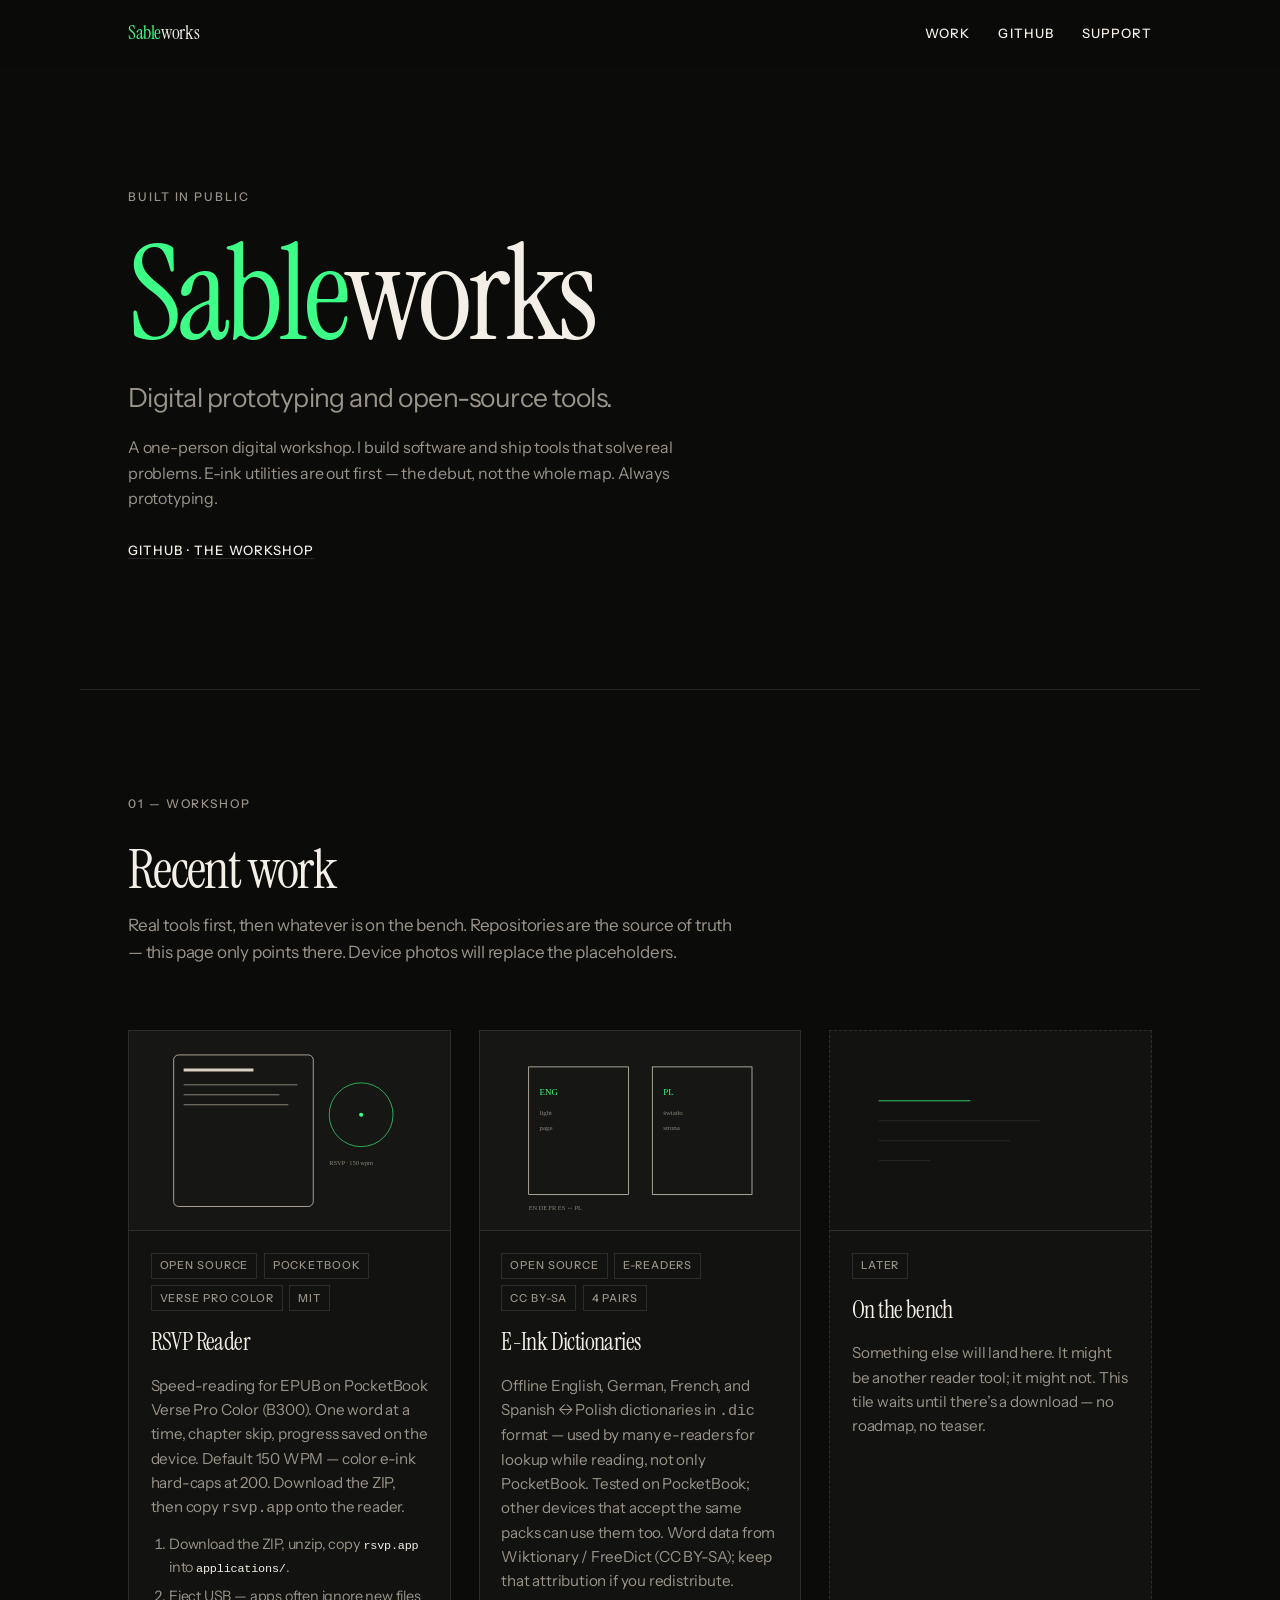
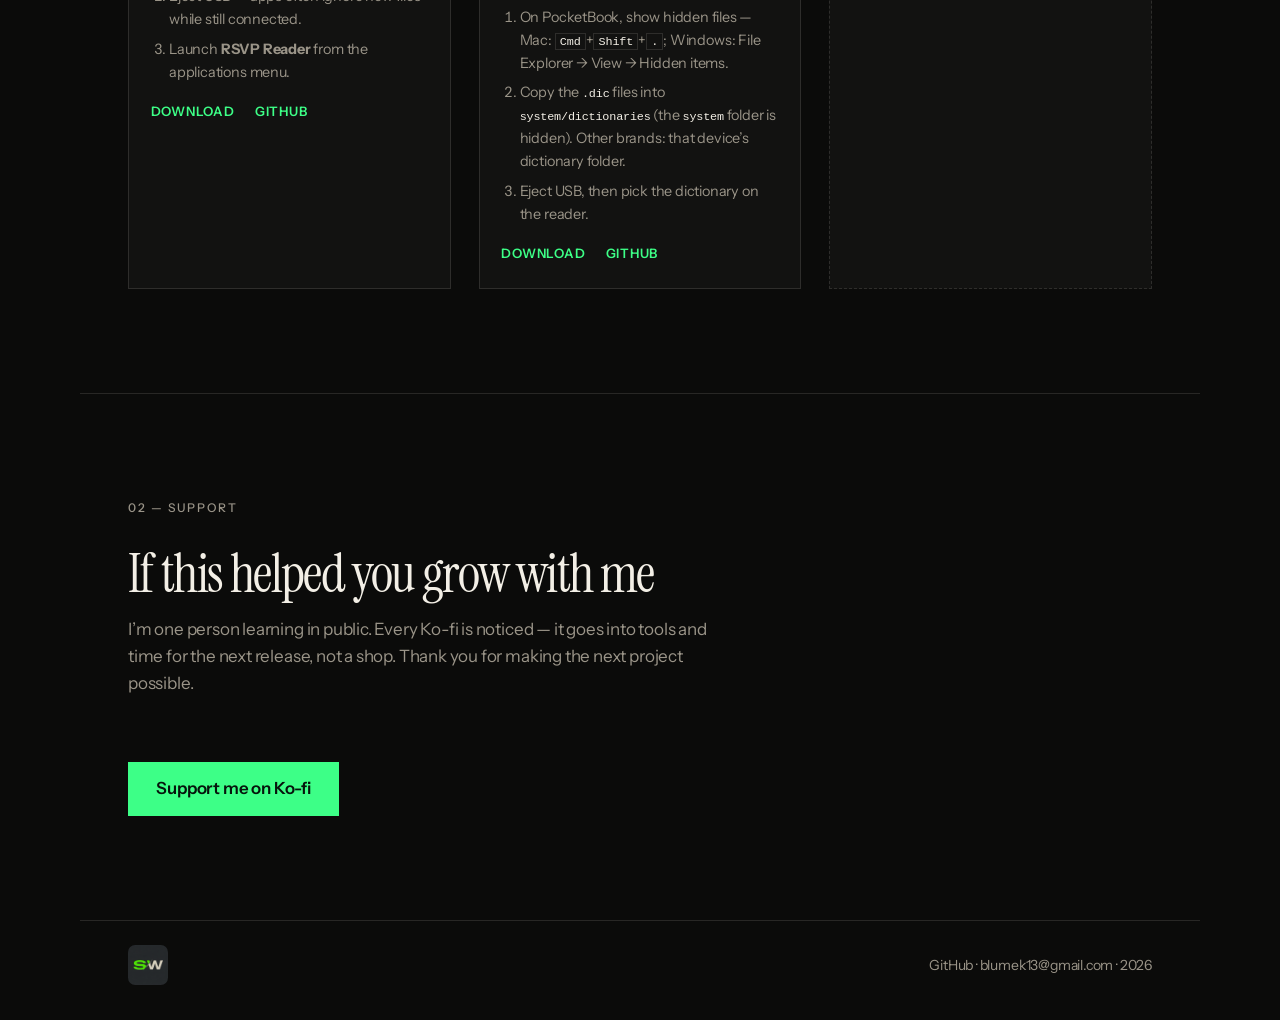
==== index.html @ aeba3484 "Describe dictionaries as a .dic pack for e-readers, not PocketBook only. PocketBook stays the tested" ====
<!DOCTYPE html>
<html lang="en">
  <head>
    <meta charset="UTF-8" />
    <meta name="viewport" content="width=device-width, initial-scale=1.0" />
    <title>Sableworks — a one-person software workshop</title>
    <meta
      name="description"
      content="Sableworks is a one-person workshop: open-source tools, shipped in public. First releases are PocketBook e-ink utilities. More is in progress."
    />
    <link rel="canonical" href="https://sableworks.github.io/" />
    <meta property="og:type" content="website" />
    <meta property="og:url" content="https://sableworks.github.io/" />
    <meta property="og:title" content="Sableworks — a one-person software workshop" />
    <meta
      property="og:description"
      content="Open-source tools, shipped in public. E-ink utilities first — not the whole map."
    />
    <meta property="og:locale" content="en_US" />
    <meta name="twitter:card" content="summary" />
    <meta name="twitter:title" content="Sableworks — a one-person software workshop" />
    <meta
      name="twitter:description"
      content="Open-source tools, shipped in public. E-ink utilities first — not the whole map."
    />
    <link rel="icon" href="favicon.svg" type="image/svg+xml" />
    <link rel="apple-touch-icon" href="mark.png" />
    <link rel="preconnect" href="https://fonts.googleapis.com" />
    <link rel="preconnect" href="https://fonts.gstatic.com" crossorigin />
    <link
      href="https://fonts.googleapis.com/css2?family=Instrument+Sans:ital,wght@0,400;0,500;0,600;1,400&family=Instrument+Serif:ital@0;1&display=swap"
      rel="stylesheet"
    />
    <link rel="stylesheet" href="style.css" />
  </head>
  <body>
    <a class="skip-link" href="#main">Skip to content</a>

    <header class="site-header" id="top">
      <nav class="nav" aria-label="Primary">
        <a class="nav-mark" href="#hero"><span class="accent">Sable</span><span class="nav-mark-suffix">works</span></a>
        <ul class="nav-links">
          <li><a href="#work">Work</a></li>
          <li>
            <a href="https://github.com/Sableworks" rel="noopener noreferrer">GitHub</a>
          </li>
          <li><a href="#support">Support</a></li>
        </ul>
      </nav>
    </header>

    <main id="main">
      <section class="hero" id="hero" aria-labelledby="hero-title">
        <p class="eyebrow">Built in public</p>
        <h1 id="hero-title" class="logo">
          <span class="accent">Sable</span>works
        </h1>
        <p class="hero-sub">Digital prototyping and open-source tools.</p>
        <p class="hero-lead">
          A one-person digital workshop. I build software and ship tools that
          solve real problems. E-ink utilities are out first — the debut, not
          the whole map. Always prototyping.
        </p>
        <p class="hero-actions">
          <a class="text-link" href="https://github.com/Sableworks" rel="noopener noreferrer">GitHub</a>
          <span aria-hidden="true"> · </span>
          <a class="text-link" href="#work">The workshop</a>
        </p>
      </section>

      <section class="section" id="work" aria-labelledby="work-title">
        <header class="section-header">
          <p class="eyebrow">01 — Workshop</p>
          <h2 id="work-title">Recent work</h2>
          <p class="section-lead">
            Real tools first, then whatever is on the bench. Repositories are
            the source of truth — this page only points there. Device photos
            will replace the placeholders.
          </p>
        </header>

        <div class="project-grid">
          <article class="project-card">
            <div class="project-media" aria-hidden="true">
              <svg viewBox="0 0 640 400" xmlns="http://www.w3.org/2000/svg">
                <rect width="640" height="400" fill="#161614" />
                <rect x="88" y="48" width="280" height="304" rx="10" fill="none" stroke="#d8d0c0" stroke-width="1.5" />
                <line x1="108" y1="78" x2="248" y2="78" stroke="#d8d0c0" stroke-width="6" />
                <line x1="108" y1="108" x2="336" y2="108" stroke="#8a8478" stroke-width="2" />
                <line x1="108" y1="128" x2="300" y2="128" stroke="#8a8478" stroke-width="2" />
                <line x1="108" y1="148" x2="318" y2="148" stroke="#8a8478" stroke-width="2" />
                <circle cx="464" cy="168" r="64" fill="none" stroke="#3dff87" stroke-width="1.25" />
                <circle cx="464" cy="168" r="4" fill="#3dff87" />
                <text x="400" y="268" fill="#8a8478" font-size="13" font-family="Georgia, serif">RSVP · 150 wpm</text>
              </svg>
            </div>
            <div class="project-body">
              <ul class="pills">
                <li>Open source</li>
                <li>PocketBook</li>
                <li>Verse Pro Color</li>
                <li>MIT</li>
              </ul>
              <h3>RSVP Reader</h3>
              <p>
                Speed-reading for EPUB on PocketBook Verse Pro Color (B300).
                One word at a time, chapter skip, progress saved on the device.
                Default 150 WPM — color e-ink hard-caps at 200. Download the
                ZIP, then copy <code>rsvp.app</code> onto the reader.
              </p>
              <ol class="install">
                <li>Download the ZIP, unzip, copy <code>rsvp.app</code> into <code>applications/</code>.</li>
                <li>Eject USB — apps often ignore new files while still connected.</li>
                <li>Launch <strong>RSVP Reader</strong> from the applications menu.</li>
              </ol>
              <p class="project-links">
                <a
                  class="project-link"
                  href="https://github.com/Sableworks/pocketbook-verse-pro-rsvp-reader/releases/latest"
                  rel="noopener noreferrer"
                >
                  Download
                </a>
                <a
                  class="project-link"
                  href="https://github.com/Sableworks/pocketbook-verse-pro-rsvp-reader"
                  rel="noopener noreferrer"
                >
                  GitHub
                </a>
              </p>
            </div>
          </article>

          <article class="project-card">
            <div class="project-media" aria-hidden="true">
              <svg viewBox="0 0 640 400" xmlns="http://www.w3.org/2000/svg">
                <rect width="640" height="400" fill="#161614" />
                <rect x="96" y="72" width="200" height="256" fill="none" stroke="#d8d0c0" stroke-width="1.5" />
                <rect x="344" y="72" width="200" height="256" fill="none" stroke="#d8d0c0" stroke-width="1.5" />
                <text x="118" y="128" fill="#3dff87" font-size="18" font-family="Georgia, serif">ENG</text>
                <text x="118" y="168" fill="#8a8478" font-size="14" font-family="Georgia, serif">light</text>
                <text x="118" y="198" fill="#8a8478" font-size="14" font-family="Georgia, serif">page</text>
                <text x="366" y="128" fill="#3dff87" font-size="18" font-family="Georgia, serif">PL</text>
                <text x="366" y="168" fill="#8a8478" font-size="14" font-family="Georgia, serif">światło</text>
                <text x="366" y="198" fill="#8a8478" font-size="14" font-family="Georgia, serif">strona</text>
                <text x="96" y="360" fill="#8a8478" font-size="13" font-family="Georgia, serif">EN DE FR ES ↔ PL</text>
              </svg>
            </div>
            <div class="project-body">
              <ul class="pills">
                <li>Open source</li>
                <li>E-readers</li>
                <li>CC BY-SA</li>
                <li>4 pairs</li>
              </ul>
              <h3>E-Ink Dictionaries</h3>
              <p>
                Offline English, German, French, and Spanish ↔ Polish
                dictionaries in <code>.dic</code> format — used by many
                e-readers for lookup while reading, not only PocketBook.
                Tested on PocketBook; other devices that accept the same packs
                can use them too. Word data from Wiktionary / FreeDict
                (CC BY-SA); keep that attribution if you redistribute.
              </p>
              <ol class="install">
                <li>
                  On PocketBook, show hidden files — Mac: <kbd>Cmd</kbd>+<kbd>Shift</kbd>+<kbd>.</kbd>;
                  Windows: File Explorer → View → Hidden items.
                </li>
                <li>Copy the <code>.dic</code> files into <code>system/dictionaries</code> (the <code>system</code> folder is hidden). Other brands: that device’s dictionary folder.</li>
                <li>Eject USB, then pick the dictionary on the reader.</li>
              </ol>
              <p class="project-links">
                <a
                  class="project-link"
                  href="https://sableworks.github.io/ebook-dictionaries/"
                  rel="noopener noreferrer"
                >
                  Download
                </a>
                <a
                  class="project-link"
                  href="https://github.com/Sableworks/ebook-dictionaries"
                  rel="noopener noreferrer"
                >
                  GitHub
                </a>
              </p>
            </div>
          </article>

          <article class="project-card project-card--soon">
            <div class="project-media" aria-hidden="true">
              <svg viewBox="0 0 640 400" xmlns="http://www.w3.org/2000/svg">
                <rect width="640" height="400" fill="#121211" />
                <line x1="96" y1="140" x2="280" y2="140" stroke="#3dff87" stroke-width="1.5" />
                <line x1="96" y1="180" x2="420" y2="180" stroke="#2c2c28" stroke-width="1.5" />
                <line x1="96" y1="220" x2="360" y2="220" stroke="#2c2c28" stroke-width="1.5" />
                <line x1="96" y1="260" x2="200" y2="260" stroke="#2c2c28" stroke-width="1.5" />
              </svg>
            </div>
            <div class="project-body">
              <ul class="pills">
                <li>Later</li>
              </ul>
              <h3>On the bench</h3>
              <p>
                Something else will land here. It might be another reader tool;
                it might not. This tile waits until there’s a download — no
                roadmap, no teaser.
              </p>
            </div>
          </article>
        </div>
      </section>

      <section class="section support" id="support" aria-labelledby="support-title">
        <header class="section-header">
          <p class="eyebrow">02 — Support</p>
          <h2 id="support-title">If this helped you grow with me</h2>
          <p class="section-lead">
            I’m one person learning in public. Every Ko-fi is noticed — it
            goes into tools and time for the next release, not a shop. Thank
            you for making the next project possible.
          </p>
        </header>

        <a
          class="kofi-btn"
          href="https://ko-fi.com/C3Q525T6Y5"
          target="_blank"
          rel="noopener noreferrer"
        >
          Support me on Ko-fi
        </a>
      </section>
    </main>

    <footer class="site-footer">
      <a class="footer-mark" href="#top">
        <img src="mark.png" width="40" height="40" alt="Sableworks" />
      </a>
      <p class="footer-meta">
        <a href="https://github.com/Sableworks" rel="noopener noreferrer">GitHub</a>
        <span aria-hidden="true"> · </span>
        <a href="mailto:blumek13@gmail.com">blumek13@gmail.com</a>
        <span aria-hidden="true"> · </span>
        <span id="year"></span>
      </p>
    </footer>

    <script src="script.js"></script>
  </body>
</html>
---- style.css ----
:root {
  --bg: #0b0b0a;
  --bg-elevated: #121211;
  --ink: #f3efe6;
  --muted: #9a9488;
  --line: rgba(243, 239, 230, 0.12);
  --accent: #3dff87;
  --accent-ink: #06140c;
  --focus: #7dffb0;
  --radius: 2px;
  --max: 1120px;
  --pad: clamp(1.25rem, 4vw, 3rem);
  --serif: "Instrument Serif", "Times New Roman", serif;
  --sans: "Instrument Sans", "Segoe UI", sans-serif;
  --ease: cubic-bezier(0.22, 1, 0.36, 1);
}

*,
*::before,
*::after {
  box-sizing: border-box;
}

html {
  scroll-behavior: smooth;
}

body {
  margin: 0;
  overflow-x: clip;
  background: var(--bg);
  color: var(--ink);
  font-family: var(--sans);
  font-size: 1.0625rem;
  line-height: 1.6;
  letter-spacing: -0.011em;
  -webkit-font-smoothing: antialiased;
  text-rendering: optimizeLegibility;
}

img,
svg {
  display: block;
  max-width: 100%;
}

a {
  color: inherit;
  text-decoration: none;
}

a:hover {
  color: var(--accent);
}

:focus-visible {
  outline: 1px solid var(--focus);
  outline-offset: 3px;
}

.skip-link {
  position: absolute;
  left: var(--pad);
  top: -4rem;
  z-index: 20;
  padding: 0.5rem 0.75rem;
  background: var(--ink);
  color: var(--bg);
  font-size: 0.875rem;
}

.skip-link:focus {
  top: 0.75rem;
}

.site-header {
  position: sticky;
  top: 0;
  z-index: 10;
  border-bottom: 1px solid transparent;
  background: color-mix(in srgb, var(--bg) 88%, transparent);
  backdrop-filter: blur(14px);
  transition: border-color 0.3s var(--ease);
}

.site-header.is-scrolled {
  border-bottom-color: var(--line);
}

.nav {
  display: flex;
  align-items: center;
  justify-content: space-between;
  gap: 1.5rem;
  max-width: var(--max);
  margin: 0 auto;
  padding: 1.1rem var(--pad);
}

.accent {
  color: var(--accent);
}

.nav-mark {
  flex-shrink: 0;
  font-family: var(--serif);
  font-size: 1.2rem;
  letter-spacing: -0.02em;
}

.nav-mark:hover {
  color: var(--ink);
}

.nav-mark:hover .accent {
  color: color-mix(in srgb, var(--accent) 80%, white);
}

.nav-links {
  display: flex;
  flex-shrink: 0;
  gap: 1.75rem;
  margin: 0;
  padding: 0;
  list-style: none;
  font-size: 0.8125rem;
  font-weight: 500;
  letter-spacing: 0.08em;
  text-transform: uppercase;
  white-space: nowrap;
}

.hero,
.section,
.site-footer {
  max-width: var(--max);
  margin: 0 auto;
  padding-left: var(--pad);
  padding-right: var(--pad);
}

.hero,
.section {
  scroll-margin-top: 4.75rem;
}

.hero {
  padding-top: clamp(3.5rem, 10vw, 7.5rem);
  padding-bottom: clamp(4rem, 12vw, 8rem);
  border-bottom: 1px solid var(--line);
}

.eyebrow {
  margin: 0 0 1.75rem;
  color: var(--muted);
  font-size: 0.75rem;
  font-weight: 500;
  letter-spacing: 0.16em;
  text-transform: uppercase;
}

.hero h1,
.logo {
  margin: 0;
  font-family: var(--serif);
  font-size: clamp(3.4rem, 12vw, 8.25rem);
  font-weight: 400;
  line-height: 0.92;
  letter-spacing: -0.035em;
}

.hero-sub {
  max-width: 28ch;
  margin: 1.5rem 0 0;
  color: var(--muted);
  font-size: clamp(1.2rem, 2.4vw, 1.65rem);
  font-weight: 400;
  line-height: 1.35;
  letter-spacing: -0.02em;
}

.hero-lead {
  max-width: 36rem;
  margin: 1.25rem 0 0;
  color: var(--muted);
  font-size: 1rem;
}

.hero-actions {
  margin: 1.75rem 0 0;
  font-size: 0.8125rem;
  font-weight: 500;
  letter-spacing: 0.08em;
  text-transform: uppercase;
}

.text-link {
  color: var(--ink);
  border-bottom: 1px solid var(--line);
}

.text-link:hover {
  border-bottom-color: var(--accent);
}

.section {
  padding-top: clamp(4rem, 10vw, 6.5rem);
  padding-bottom: clamp(4rem, 10vw, 6.5rem);
}

.section-header {
  max-width: 38rem;
  margin-bottom: clamp(2.5rem, 6vw, 4rem);
}

.section h2 {
  margin: 0 0 0.85rem;
  font-family: var(--serif);
  font-size: clamp(2.15rem, 5vw, 3.4rem);
  font-weight: 400;
  line-height: 1.05;
  letter-spacing: -0.03em;
}

.section-lead {
  margin: 0;
  color: var(--muted);
}

.project-grid {
  display: grid;
  grid-template-columns: 1fr;
  gap: 1.5rem;
  align-items: stretch;
}

.project-card {
  display: flex;
  flex-direction: column;
  min-width: 0;
  overflow: hidden;
  border: 1px solid var(--line);
  background: var(--bg-elevated);
}

.project-media {
  aspect-ratio: 8 / 5;
  overflow: hidden;
  background: #161614;
  border-bottom: 1px solid var(--line);
}

.project-media svg {
  width: 100%;
  height: 100%;
  object-fit: cover;
}

.project-body {
  display: flex;
  flex-direction: column;
  gap: 0.75rem;
  flex: 1;
  padding: 1.35rem 1.35rem 1.5rem;
}

.pills {
  display: flex;
  flex-wrap: wrap;
  gap: 0.4rem;
  margin: 0;
  padding: 0;
  list-style: none;
}

.pills li {
  padding: 0.2rem 0.5rem;
  border: 1px solid var(--line);
  color: var(--muted);
  font-size: 0.6875rem;
  font-weight: 500;
  letter-spacing: 0.08em;
  text-transform: uppercase;
}

.install {
  margin: 0;
  padding-left: 1.15rem;
  color: var(--muted);
  font-size: 0.9rem;
}

.install li + li {
  margin-top: 0.4rem;
}

.install code,
.install kbd {
  font-family: ui-monospace, "SF Mono", Menlo, monospace;
  font-size: 0.82em;
  color: var(--ink);
}

.install kbd {
  padding: 0.05em 0.35em;
  border: 1px solid var(--line);
}

.project-links {
  display: flex;
  flex-wrap: wrap;
  gap: 0.75rem 1.25rem;
  margin-top: auto;
  padding-top: 0.35rem;
}

.project-link {
  color: var(--accent);
  font-size: 0.8125rem;
  font-weight: 600;
  letter-spacing: 0.06em;
  text-transform: uppercase;
}

.project-link:hover {
  color: color-mix(in srgb, var(--accent) 75%, white);
}

.project-card--soon {
  border-style: dashed;
}

.project-body h3 {
  margin: 0;
  font-family: var(--serif);
  font-size: 1.5rem;
  font-weight: 400;
  letter-spacing: -0.025em;
}

.project-body p {
  margin: 0;
  color: var(--muted);
  font-size: 0.95rem;
}

.support {
  border-top: 1px solid var(--line);
}

.kofi-btn {
  display: inline-flex;
  align-items: center;
  justify-content: center;
  min-height: 3.4rem;
  padding: 0.95rem 1.7rem;
  border: 1px solid var(--accent);
  background: var(--accent);
  color: var(--accent-ink);
  font-family: var(--sans);
  font-size: 1.05rem;
  font-weight: 600;
  letter-spacing: -0.01em;
  line-height: 1;
  transition: background 0.25s var(--ease), color 0.25s var(--ease);
}

.kofi-btn:hover {
  background: transparent;
  color: var(--accent);
}

.site-footer {
  display: flex;
  flex-wrap: wrap;
  align-items: center;
  justify-content: space-between;
  gap: 0.75rem 1.5rem;
  padding-top: 1.5rem;
  padding-bottom: 2.25rem;
  border-top: 1px solid var(--line);
  color: var(--muted);
  font-size: 0.875rem;
}

.footer-mark {
  display: block;
  line-height: 0;
  opacity: 0.92;
}

.footer-mark img {
  width: 2.5rem;
  height: 2.5rem;
  border-radius: 0.45rem;
}

.footer-mark:hover {
  opacity: 1;
}

.site-footer p {
  margin: 0;
}

.site-footer a {
  color: var(--muted);
}

.site-footer a:hover {
  color: var(--accent);
}

@media (max-width: 540px) {
  .nav {
    gap: 0.75rem;
  }

  .nav-mark-suffix {
    display: none;
  }

  .nav-links {
    flex-wrap: wrap;
    justify-content: flex-end;
    gap: 0.65rem 0.85rem;
    font-size: 0.68rem;
    letter-spacing: 0.05em;
    white-space: normal;
  }
}

@media (min-width: 720px) {
  .project-grid {
    grid-template-columns: repeat(2, minmax(0, 1fr));
    gap: 1.75rem;
  }
}

@media (min-width: 1024px) {
  .project-grid {
    grid-template-columns: repeat(3, minmax(0, 1fr));
  }
}

@media (prefers-reduced-motion: reduce) {
  html {
    scroll-behavior: auto;
  }

  .site-header,
  .kofi-btn {
    transition: none;
  }
}
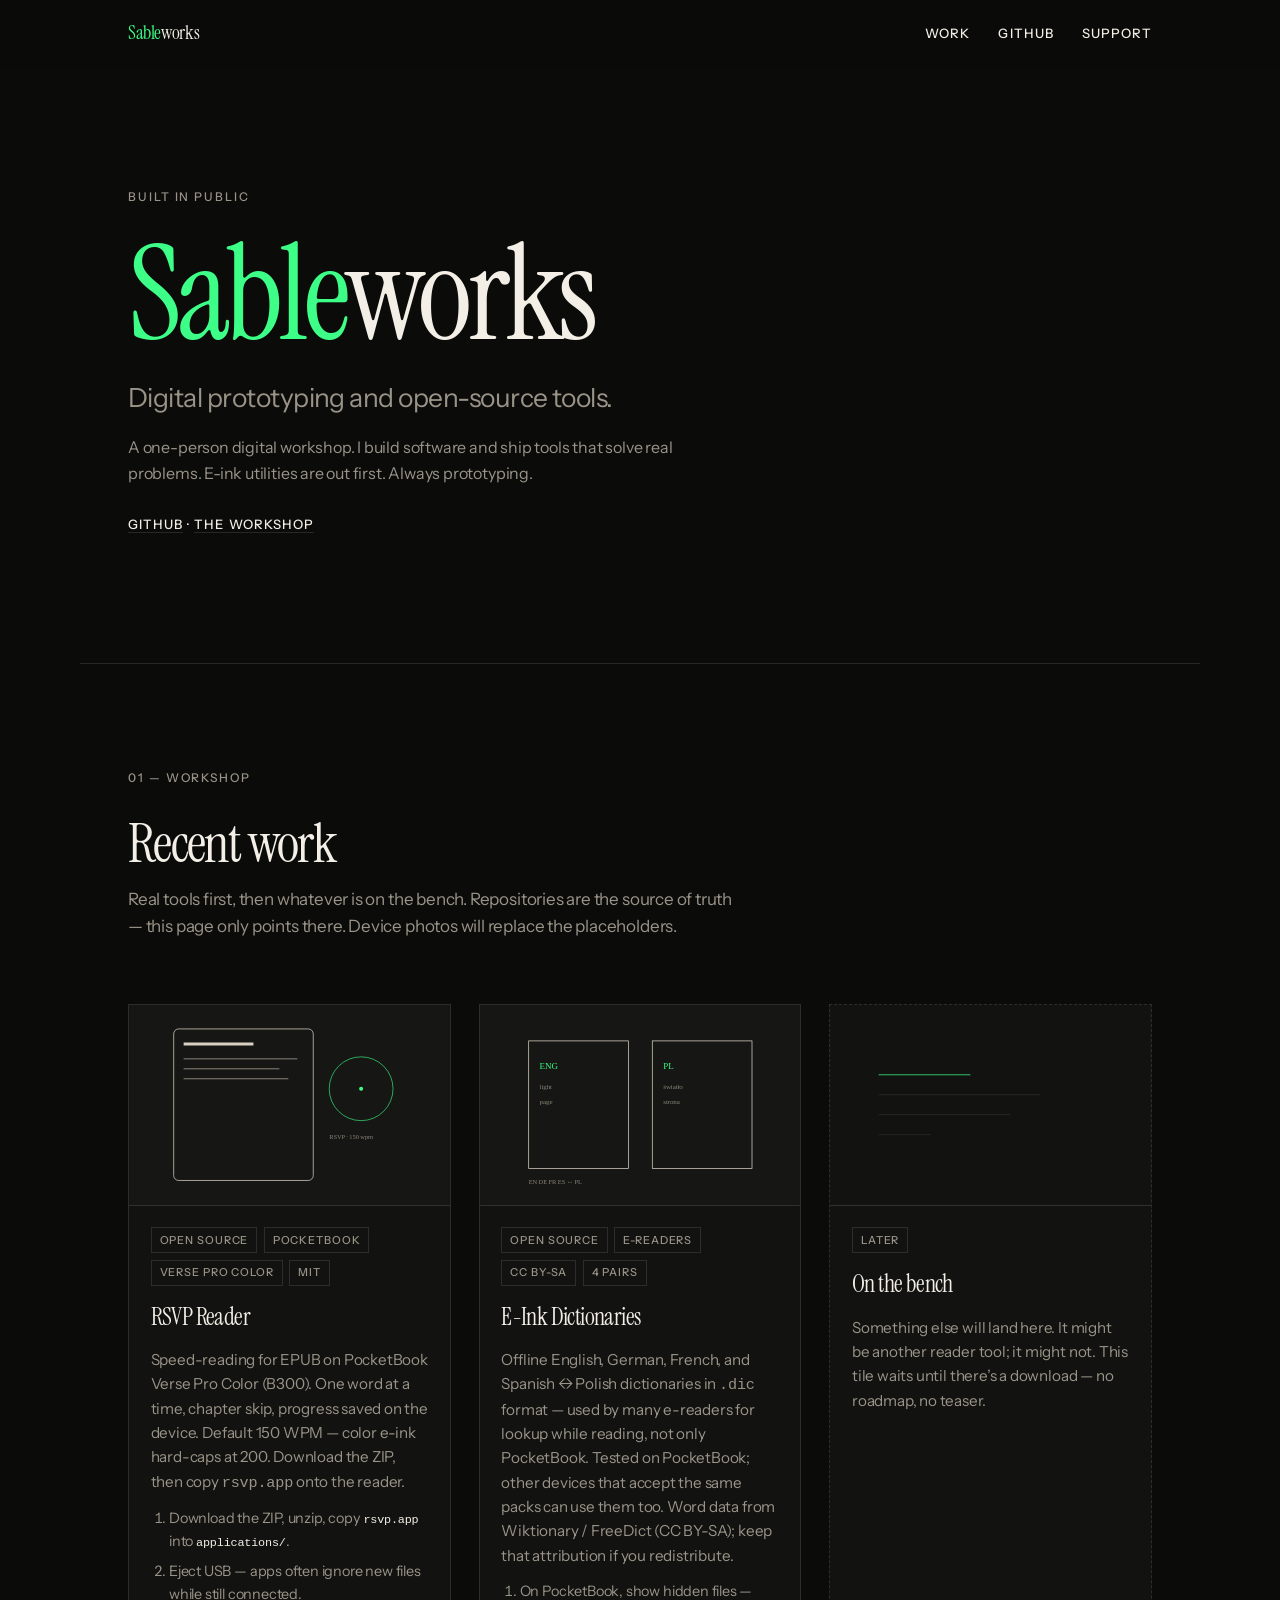
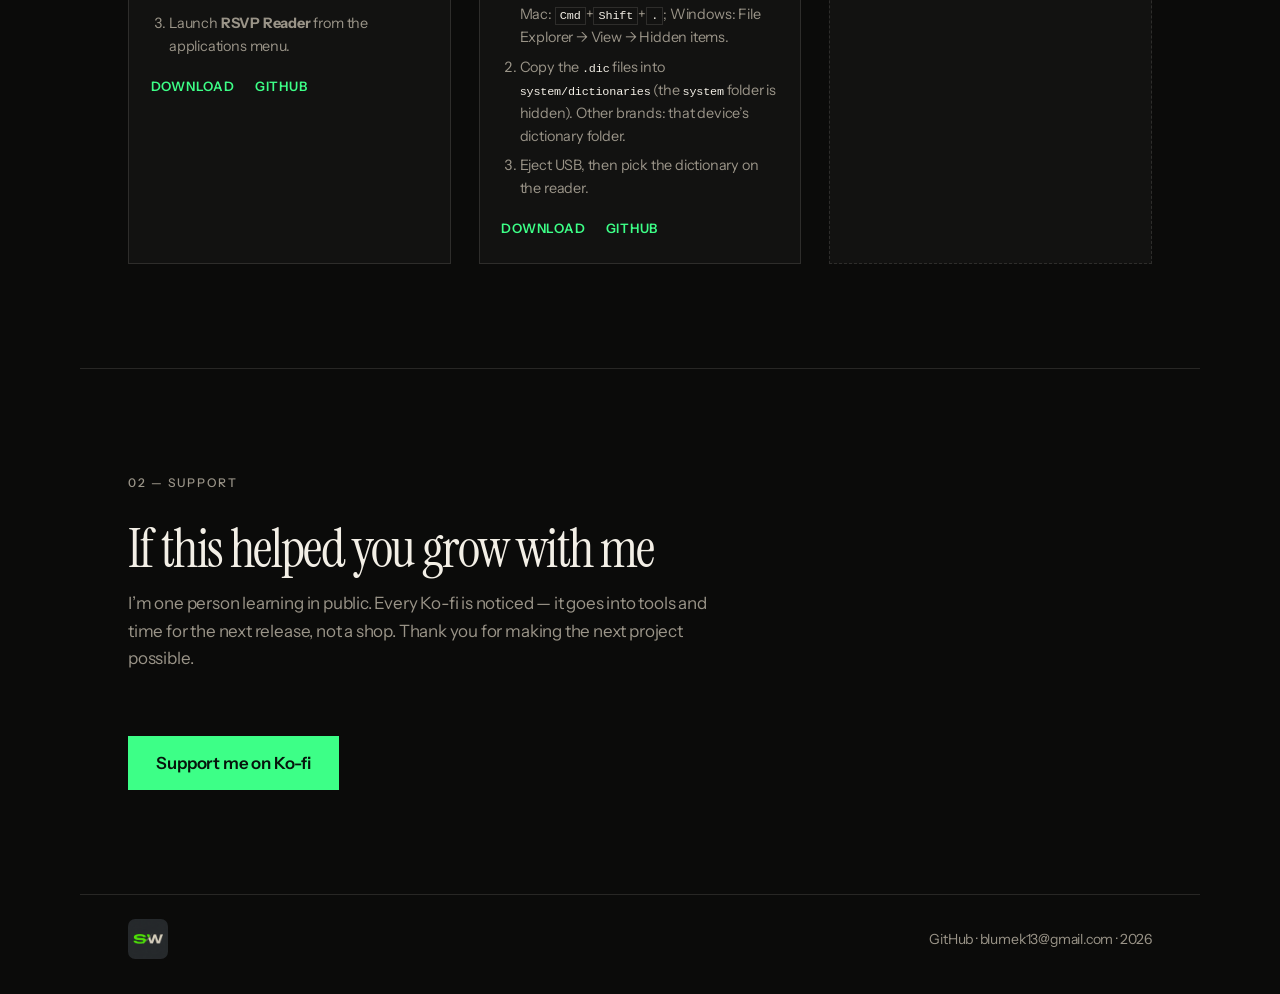
==== commit 9cf215f6: "Drop copy that assumes the workshop will outgrow the first two releases. E-ink is what is out; nothi" ====
--- a/index.html
+++ b/index.html
@@ -14,14 +14,14 @@
     <meta property="og:title" content="Sableworks — a one-person software workshop" />
     <meta
       property="og:description"
-      content="Open-source tools, shipped in public. E-ink utilities first — not the whole map."
+      content="Open-source tools, shipped in public. E-ink utilities first."
     />
     <meta property="og:locale" content="en_US" />
     <meta name="twitter:card" content="summary" />
     <meta name="twitter:title" content="Sableworks — a one-person software workshop" />
     <meta
       name="twitter:description"
-      content="Open-source tools, shipped in public. E-ink utilities first — not the whole map."
+      content="Open-source tools, shipped in public. E-ink utilities first."
     />
     <link rel="icon" href="favicon.svg" type="image/svg+xml" />
     <link rel="apple-touch-icon" href="mark.png" />
@@ -58,8 +58,8 @@
         <p class="hero-sub">Digital prototyping and open-source tools.</p>
         <p class="hero-lead">
           A one-person digital workshop. I build software and ship tools that
-          solve real problems. E-ink utilities are out first — the debut, not
-          the whole map. Always prototyping.
+          solve real problems. E-ink utilities are out first. Always
+          prototyping.
         </p>
         <p class="hero-actions">
           <a class="text-link" href="https://github.com/Sableworks" rel="noopener noreferrer">GitHub</a>
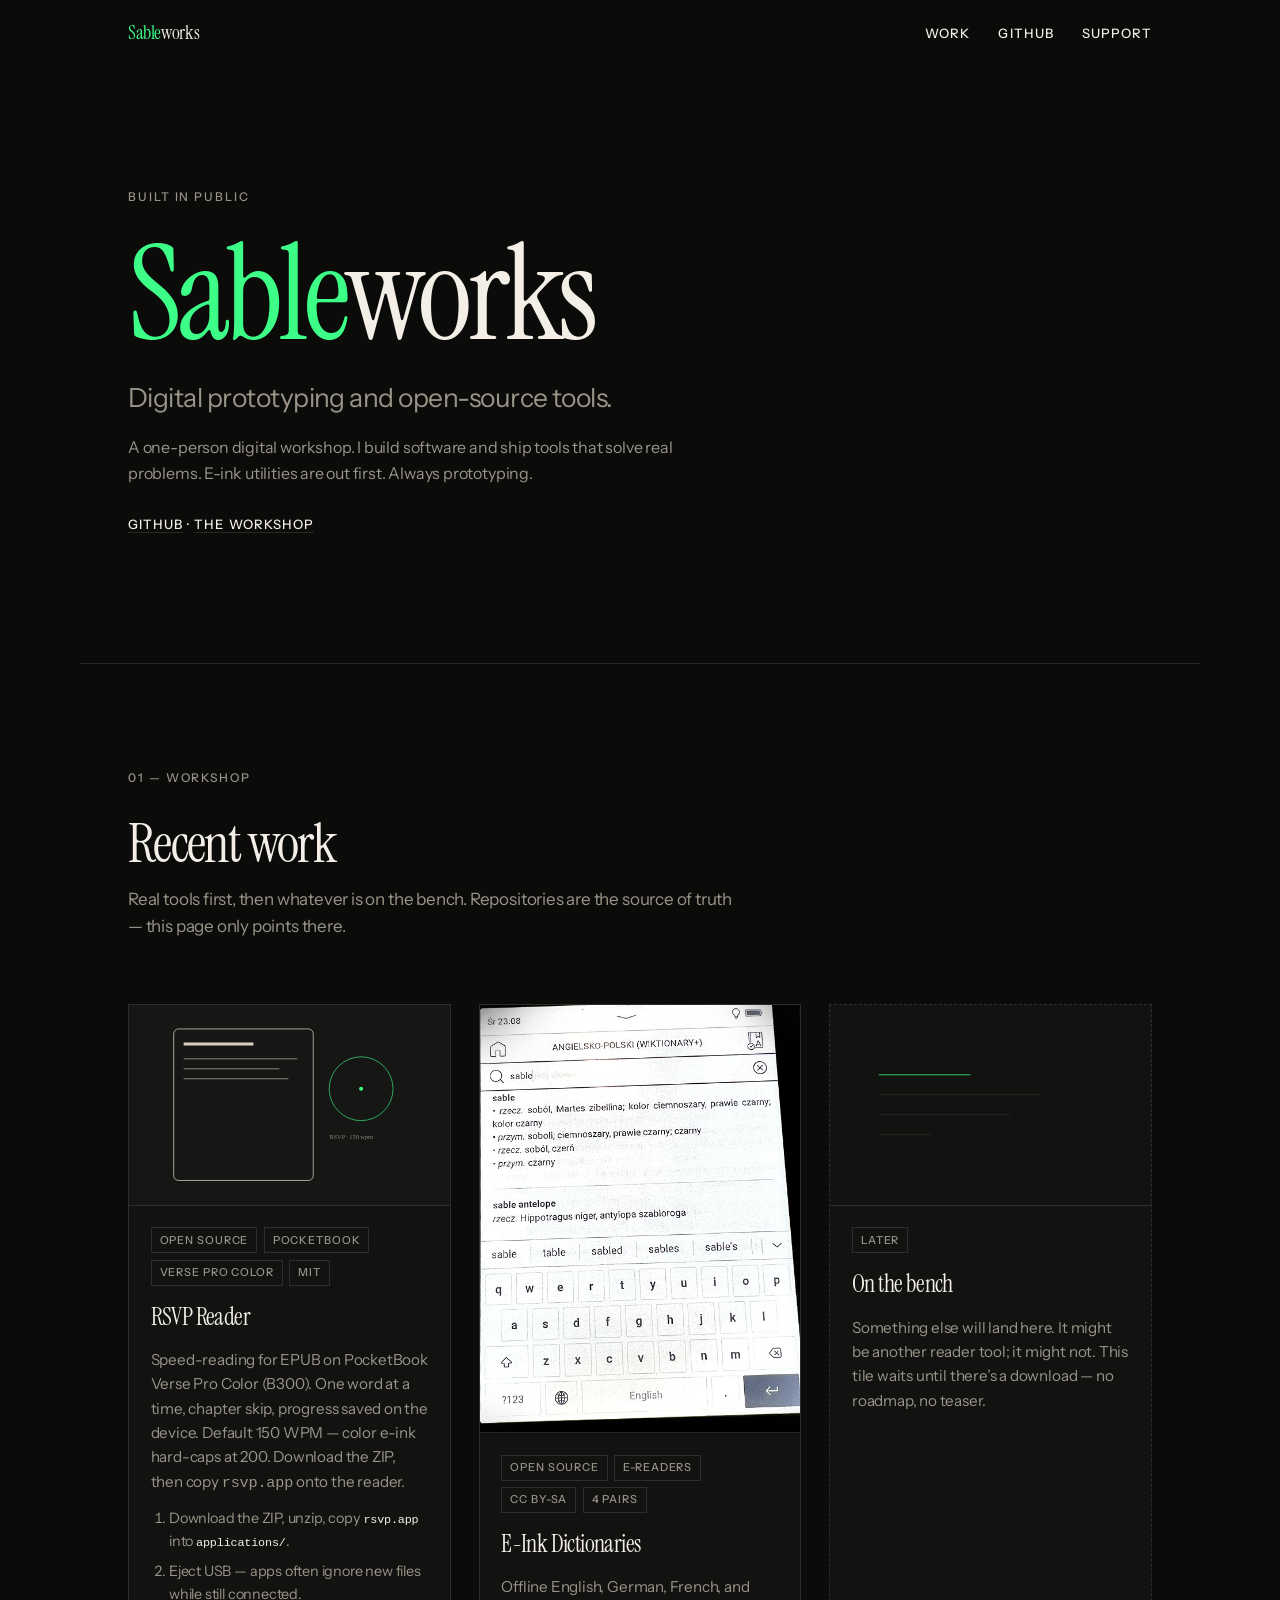
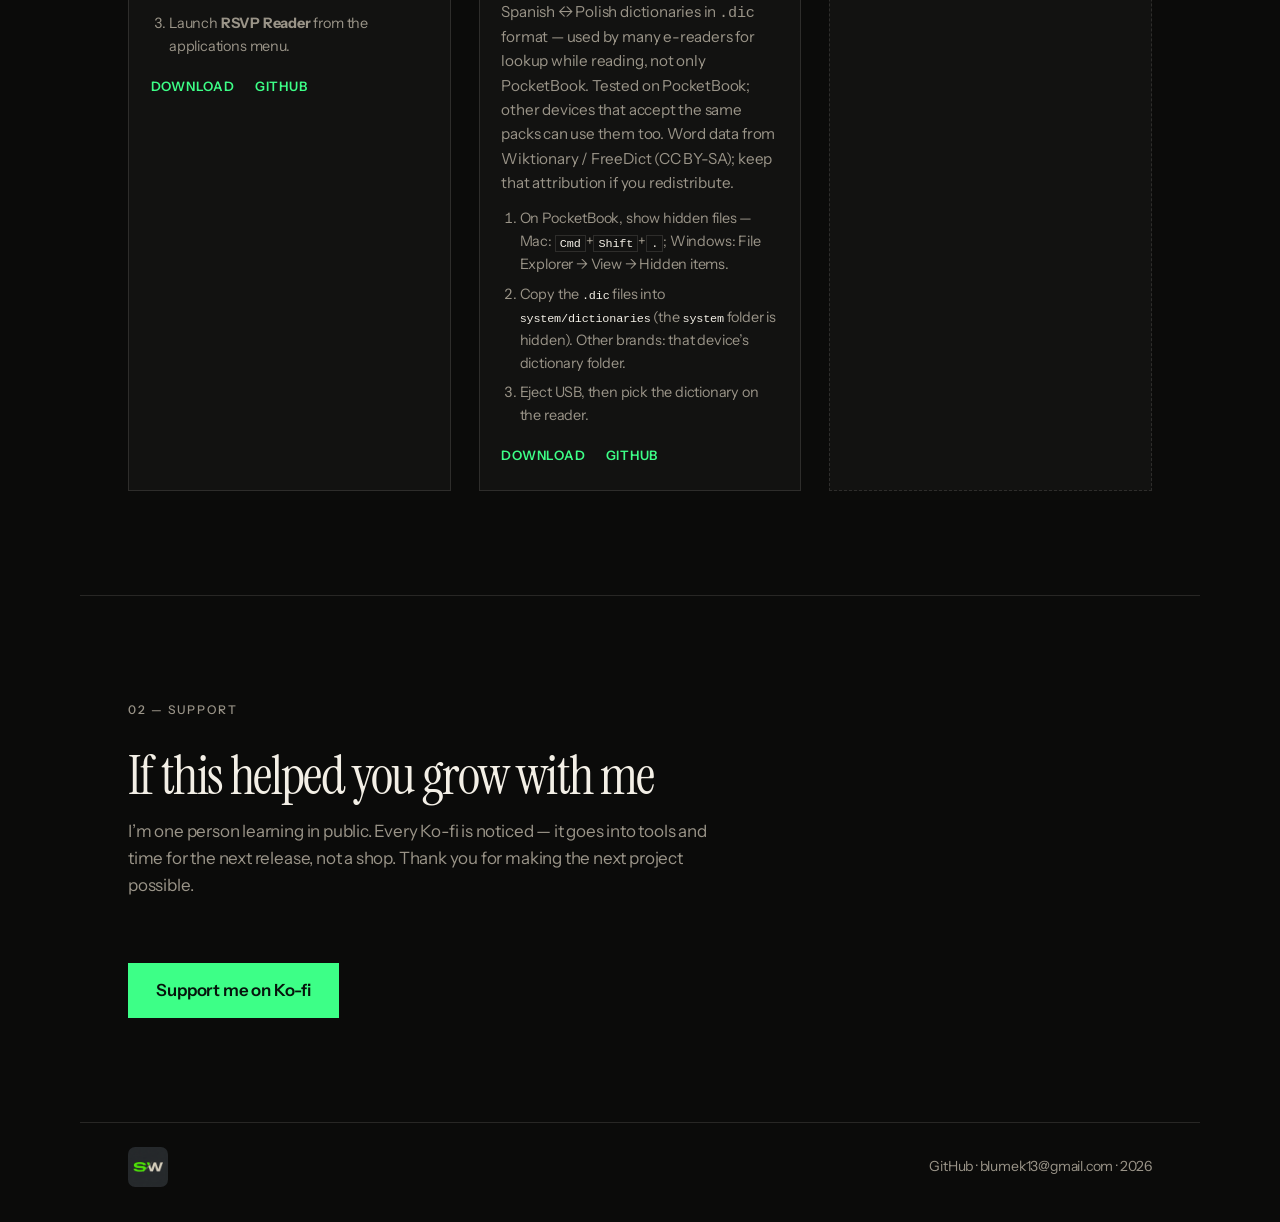
==== commit c2b35877: "Put a cropped on-device dictionary lookup on the workshop card. A night photo is enough to show the " ====
--- a/index.html
+++ b/index.html
@@ -74,8 +74,7 @@
           <h2 id="work-title">Recent work</h2>
           <p class="section-lead">
             Real tools first, then whatever is on the bench. Repositories are
-            the source of truth — this page only points there. Device photos
-            will replace the placeholders.
+            the source of truth — this page only points there.
           </p>
         </header>
 
@@ -133,19 +132,13 @@
           </article>
 
           <article class="project-card">
-            <div class="project-media" aria-hidden="true">
-              <svg viewBox="0 0 640 400" xmlns="http://www.w3.org/2000/svg">
-                <rect width="640" height="400" fill="#161614" />
-                <rect x="96" y="72" width="200" height="256" fill="none" stroke="#d8d0c0" stroke-width="1.5" />
-                <rect x="344" y="72" width="200" height="256" fill="none" stroke="#d8d0c0" stroke-width="1.5" />
-                <text x="118" y="128" fill="#3dff87" font-size="18" font-family="Georgia, serif">ENG</text>
-                <text x="118" y="168" fill="#8a8478" font-size="14" font-family="Georgia, serif">light</text>
-                <text x="118" y="198" fill="#8a8478" font-size="14" font-family="Georgia, serif">page</text>
-                <text x="366" y="128" fill="#3dff87" font-size="18" font-family="Georgia, serif">PL</text>
-                <text x="366" y="168" fill="#8a8478" font-size="14" font-family="Georgia, serif">światło</text>
-                <text x="366" y="198" fill="#8a8478" font-size="14" font-family="Georgia, serif">strona</text>
-                <text x="96" y="360" fill="#8a8478" font-size="13" font-family="Georgia, serif">EN DE FR ES ↔ PL</text>
-              </svg>
+            <div class="project-media project-media--photo">
+              <img
+                src="photos/dictionaries-sable.jpg"
+                width="556"
+                height="992"
+                alt="PocketBook looking up “sable” in Angielsko-Polski (Wiktionary+)."
+              />
             </div>
             <div class="project-body">
               <ul class="pills">
--- a/style.css
+++ b/style.css
@@ -250,10 +250,20 @@
   border-bottom: 1px solid var(--line);
 }
 
-.project-media svg {
+.project-media svg,
+.project-media img {
   width: 100%;
   height: 100%;
   object-fit: cover;
+}
+
+.project-media--photo {
+  aspect-ratio: 3 / 4;
+  background: #0b0b0a;
+}
+
+.project-media--photo img {
+  object-position: center 38%;
 }
 
 .project-body {
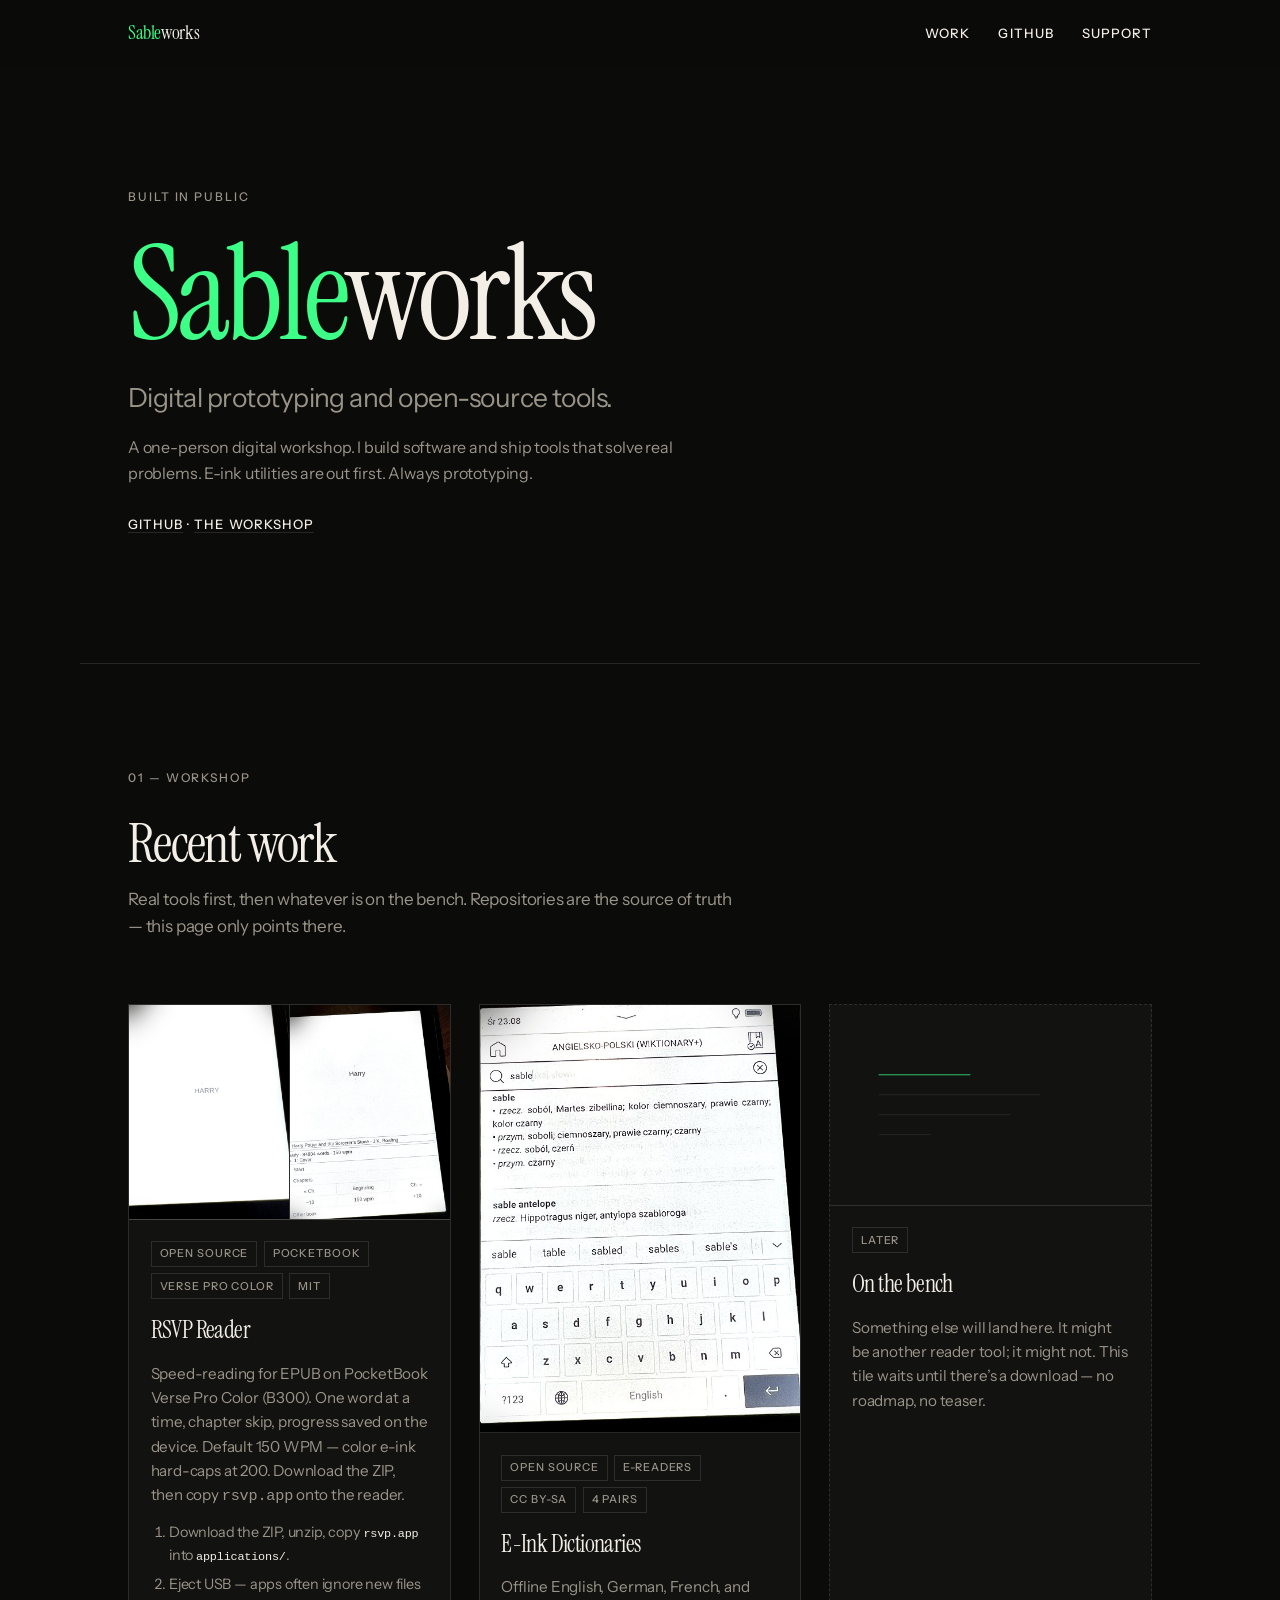
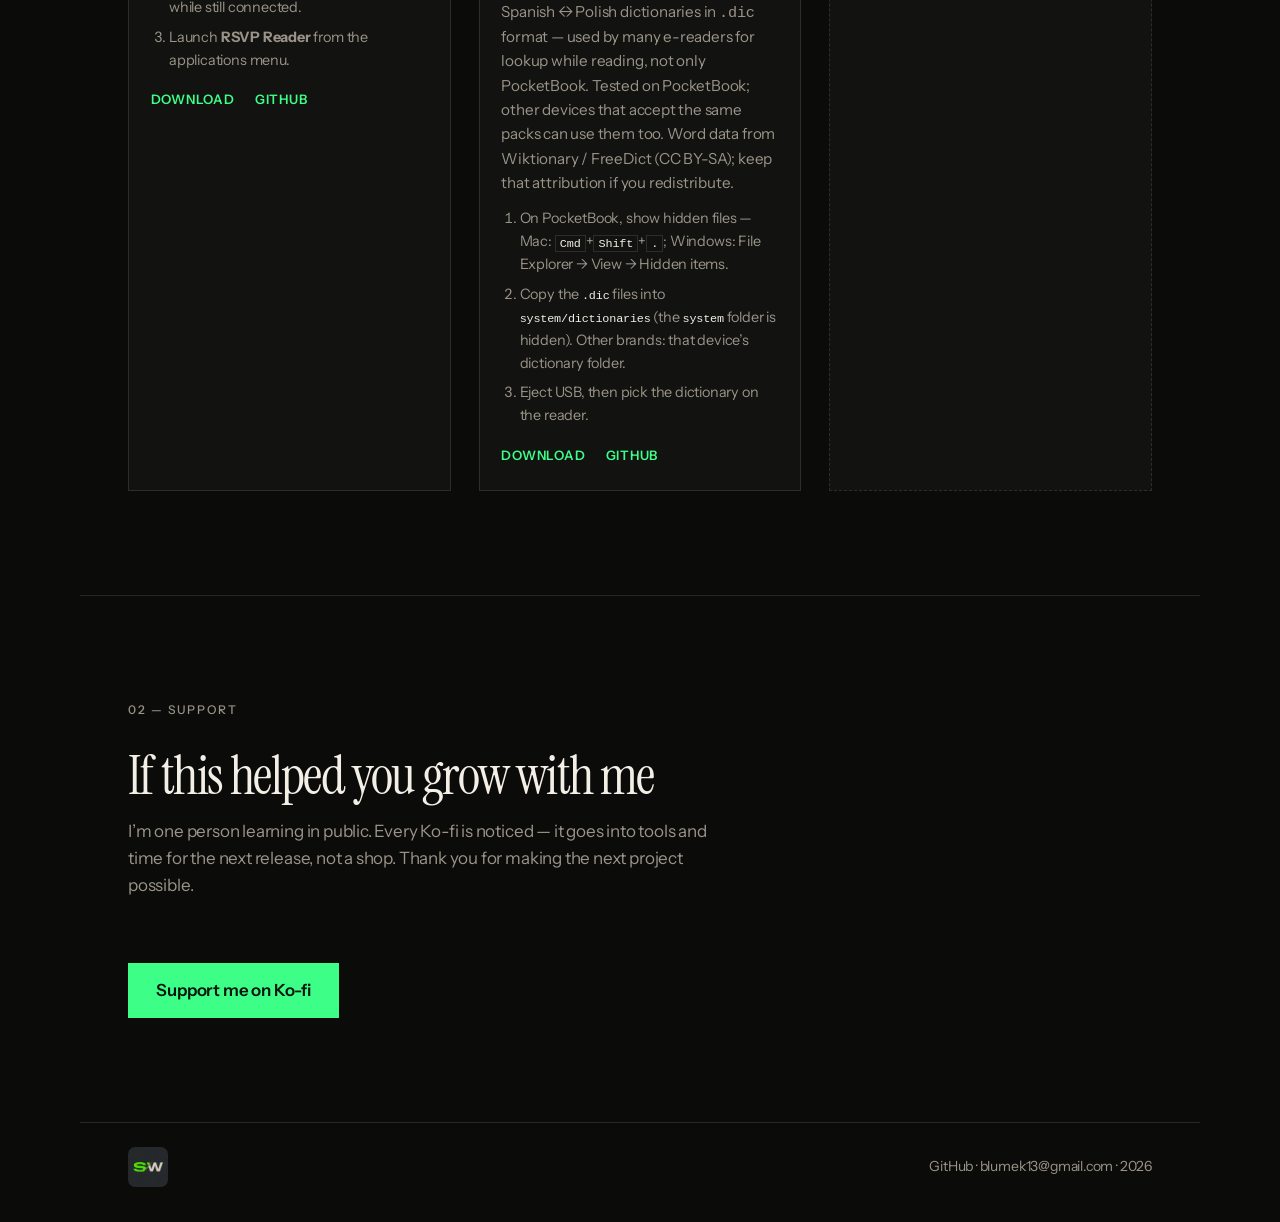
==== commit a5fc24d4: "Add on-device RSVP photos for play and the pause panel. Same night-crop treatment as the dictionary " ====
--- a/index.html
+++ b/index.html
@@ -80,18 +80,19 @@
 
         <div class="project-grid">
           <article class="project-card">
-            <div class="project-media" aria-hidden="true">
-              <svg viewBox="0 0 640 400" xmlns="http://www.w3.org/2000/svg">
-                <rect width="640" height="400" fill="#161614" />
-                <rect x="88" y="48" width="280" height="304" rx="10" fill="none" stroke="#d8d0c0" stroke-width="1.5" />
-                <line x1="108" y1="78" x2="248" y2="78" stroke="#d8d0c0" stroke-width="6" />
-                <line x1="108" y1="108" x2="336" y2="108" stroke="#8a8478" stroke-width="2" />
-                <line x1="108" y1="128" x2="300" y2="128" stroke="#8a8478" stroke-width="2" />
-                <line x1="108" y1="148" x2="318" y2="148" stroke="#8a8478" stroke-width="2" />
-                <circle cx="464" cy="168" r="64" fill="none" stroke="#3dff87" stroke-width="1.25" />
-                <circle cx="464" cy="168" r="4" fill="#3dff87" />
-                <text x="400" y="268" fill="#8a8478" font-size="13" font-family="Georgia, serif">RSVP · 150 wpm</text>
-              </svg>
+            <div class="project-media project-media--photos">
+              <img
+                src="photos/rsvp-play.jpg"
+                width="568"
+                height="998"
+                alt="RSVP Reader playing: the word Harry centered with focus marks."
+              />
+              <img
+                src="photos/rsvp-pause.jpg"
+                width="560"
+                height="1000"
+                alt="RSVP Reader pause panel at 150 WPM, ready to start."
+              />
             </div>
             <div class="project-body">
               <ul class="pills">
--- a/style.css
+++ b/style.css
@@ -266,6 +266,26 @@
   object-position: center 38%;
 }
 
+.project-media--photos {
+  display: grid;
+  grid-template-columns: 1fr 1fr;
+  gap: 1px;
+  aspect-ratio: auto;
+  background: var(--line);
+}
+
+.project-media--photos img {
+  aspect-ratio: 3 / 4;
+  height: 100%;
+  object-position: center 36%;
+}
+
+@media (max-width: 719px) {
+  .project-media--photos {
+    grid-template-columns: 1fr;
+  }
+}
+
 .project-body {
   display: flex;
   flex-direction: column;
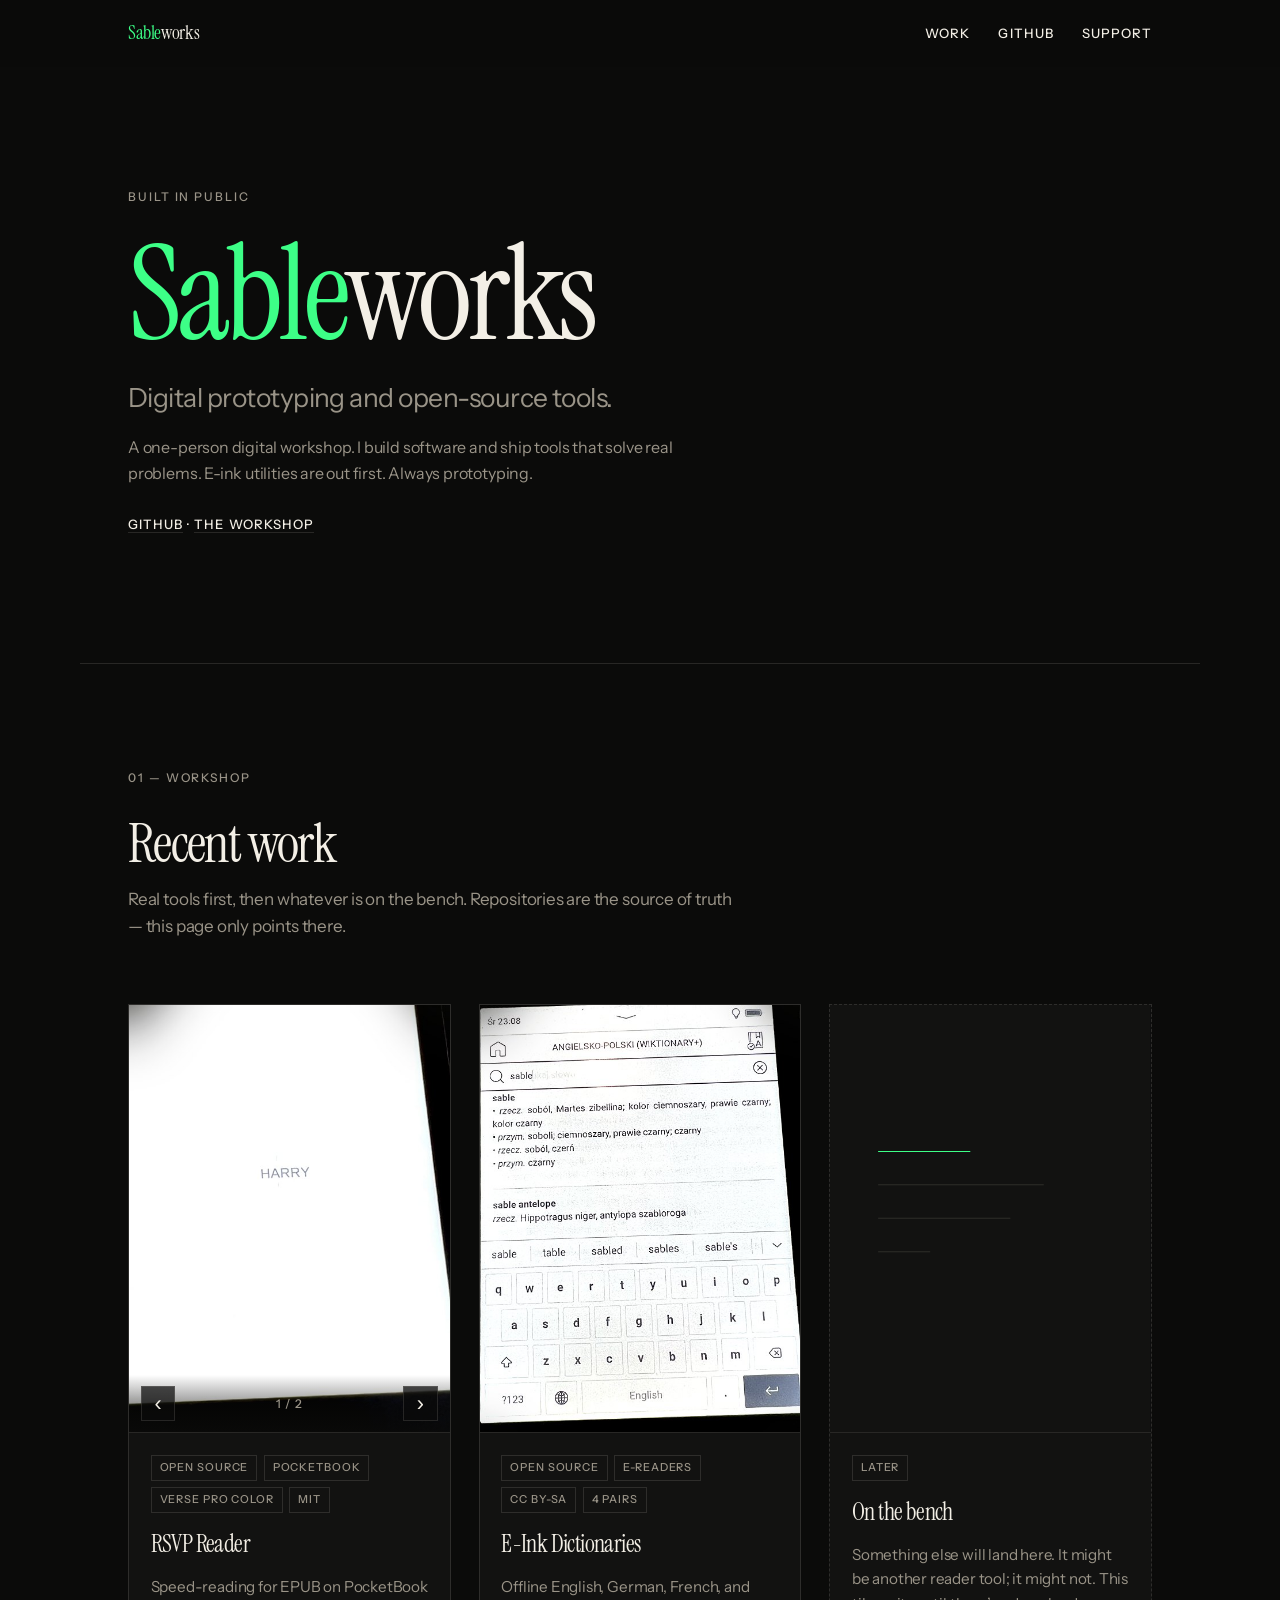
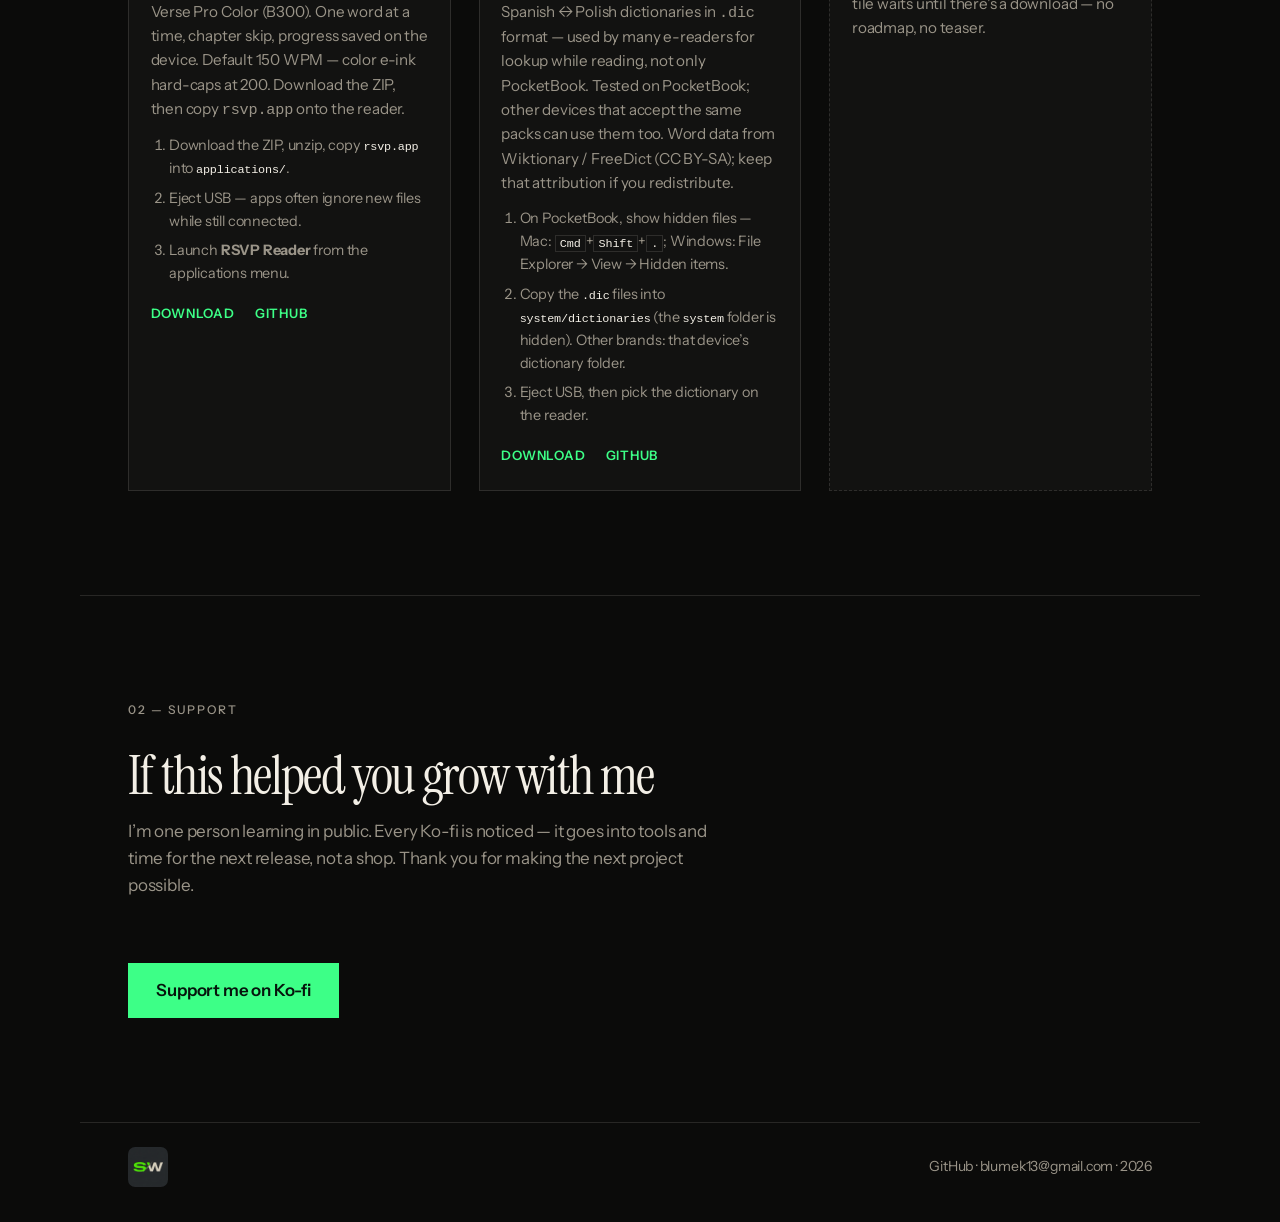
==== commit f6d4d592: "Give every card the same screenshot frame and a looping gallery when there are several. Side-by-side" ====
--- a/index.html
+++ b/index.html
@@ -80,19 +80,37 @@
 
         <div class="project-grid">
           <article class="project-card">
-            <div class="project-media project-media--photos">
+            <div
+              class="project-media"
+              data-gallery
+              role="region"
+              aria-roledescription="carousel"
+              aria-label="RSVP Reader screenshots"
+              tabindex="0"
+            >
               <img
+                class="gallery-slide is-active"
                 src="photos/rsvp-play.jpg"
                 width="568"
                 height="998"
                 alt="RSVP Reader playing: the word Harry centered with focus marks."
               />
               <img
+                class="gallery-slide"
                 src="photos/rsvp-pause.jpg"
                 width="560"
                 height="1000"
                 alt="RSVP Reader pause panel at 150 WPM, ready to start."
               />
+              <div class="gallery-controls">
+                <button type="button" class="gallery-btn" data-gallery-prev aria-label="Previous screenshot">
+                  ‹
+                </button>
+                <span class="gallery-status" data-gallery-status aria-live="polite">1 / 2</span>
+                <button type="button" class="gallery-btn" data-gallery-next aria-label="Next screenshot">
+                  ›
+                </button>
+              </div>
             </div>
             <div class="project-body">
               <ul class="pills">
@@ -133,7 +151,7 @@
           </article>
 
           <article class="project-card">
-            <div class="project-media project-media--photo">
+            <div class="project-media">
               <img
                 src="photos/dictionaries-sable.jpg"
                 width="556"
@@ -186,12 +204,12 @@
 
           <article class="project-card project-card--soon">
             <div class="project-media" aria-hidden="true">
-              <svg viewBox="0 0 640 400" xmlns="http://www.w3.org/2000/svg">
-                <rect width="640" height="400" fill="#121211" />
-                <line x1="96" y1="140" x2="280" y2="140" stroke="#3dff87" stroke-width="1.5" />
-                <line x1="96" y1="180" x2="420" y2="180" stroke="#2c2c28" stroke-width="1.5" />
-                <line x1="96" y1="220" x2="360" y2="220" stroke="#2c2c28" stroke-width="1.5" />
-                <line x1="96" y1="260" x2="200" y2="260" stroke="#2c2c28" stroke-width="1.5" />
+              <svg viewBox="0 0 480 640" xmlns="http://www.w3.org/2000/svg" preserveAspectRatio="xMidYMid slice">
+                <rect width="480" height="640" fill="#121211" />
+                <line x1="72" y1="220" x2="210" y2="220" stroke="#3dff87" stroke-width="1.5" />
+                <line x1="72" y1="270" x2="320" y2="270" stroke="#2c2c28" stroke-width="1.5" />
+                <line x1="72" y1="320" x2="270" y2="320" stroke="#2c2c28" stroke-width="1.5" />
+                <line x1="72" y1="370" x2="150" y2="370" stroke="#2c2c28" stroke-width="1.5" />
               </svg>
             </div>
             <div class="project-body">
--- a/style.css
+++ b/style.css
@@ -244,46 +244,82 @@
 }
 
 .project-media {
-  aspect-ratio: 8 / 5;
+  position: relative;
+  aspect-ratio: 3 / 4;
   overflow: hidden;
-  background: #161614;
+  background: #0b0b0a;
   border-bottom: 1px solid var(--line);
 }
 
-.project-media svg,
-.project-media img {
+.project-media > img,
+.project-media > svg,
+.gallery-slide {
+  display: block;
   width: 100%;
   height: 100%;
   object-fit: cover;
-}
-
-.project-media--photo {
-  aspect-ratio: 3 / 4;
-  background: #0b0b0a;
-}
-
-.project-media--photo img {
   object-position: center 38%;
 }
 
-.project-media--photos {
-  display: grid;
-  grid-template-columns: 1fr 1fr;
-  gap: 1px;
-  aspect-ratio: auto;
-  background: var(--line);
-}
-
-.project-media--photos img {
-  aspect-ratio: 3 / 4;
-  height: 100%;
-  object-position: center 36%;
-}
-
-@media (max-width: 719px) {
-  .project-media--photos {
-    grid-template-columns: 1fr;
-  }
+.gallery-slide {
+  position: absolute;
+  inset: 0;
+  opacity: 0;
+  visibility: hidden;
+  pointer-events: none;
+  transition: opacity 0.28s var(--ease), visibility 0.28s var(--ease);
+}
+
+.gallery-slide.is-active {
+  opacity: 1;
+  visibility: visible;
+  pointer-events: auto;
+}
+
+.gallery-controls {
+  position: absolute;
+  left: 0;
+  right: 0;
+  bottom: 0;
+  z-index: 1;
+  display: flex;
+  align-items: center;
+  justify-content: space-between;
+  gap: 0.75rem;
+  padding: 0.7rem 0.75rem;
+  background: linear-gradient(transparent, rgba(11, 11, 10, 0.82));
+}
+
+.gallery-btn {
+  display: inline-flex;
+  align-items: center;
+  justify-content: center;
+  width: 2.15rem;
+  height: 2.15rem;
+  padding: 0;
+  border: 1px solid var(--line);
+  background: color-mix(in srgb, var(--bg) 72%, transparent);
+  color: var(--ink);
+  font-size: 1.35rem;
+  line-height: 1;
+  cursor: pointer;
+}
+
+.gallery-btn:hover {
+  border-color: var(--accent);
+  color: var(--accent);
+}
+
+.gallery-status {
+  color: var(--muted);
+  font-size: 0.75rem;
+  font-weight: 500;
+  letter-spacing: 0.1em;
+}
+
+.project-media:focus-visible {
+  outline: 2px solid var(--focus);
+  outline-offset: -2px;
 }
 
 .project-body {
@@ -479,7 +515,8 @@
   }
 
   .site-header,
-  .kofi-btn {
+  .kofi-btn,
+  .gallery-slide {
     transition: none;
   }
 }
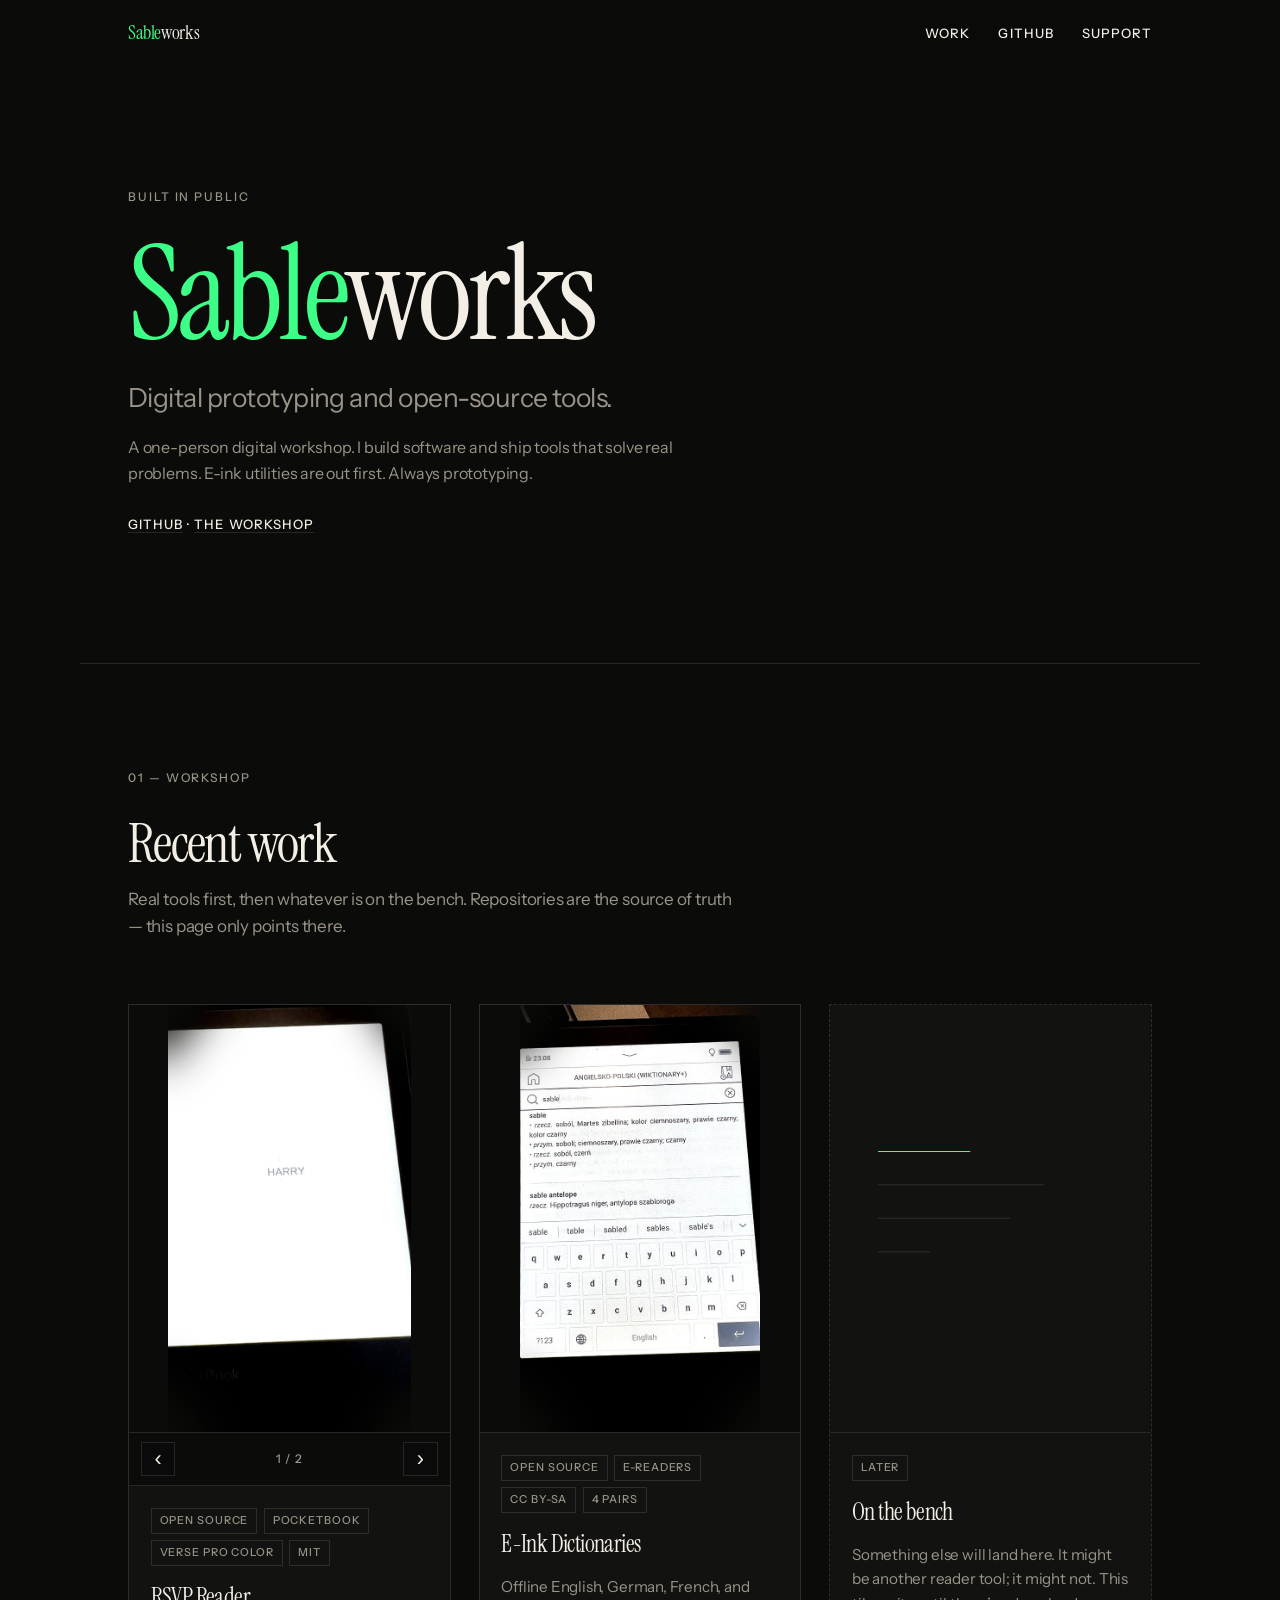
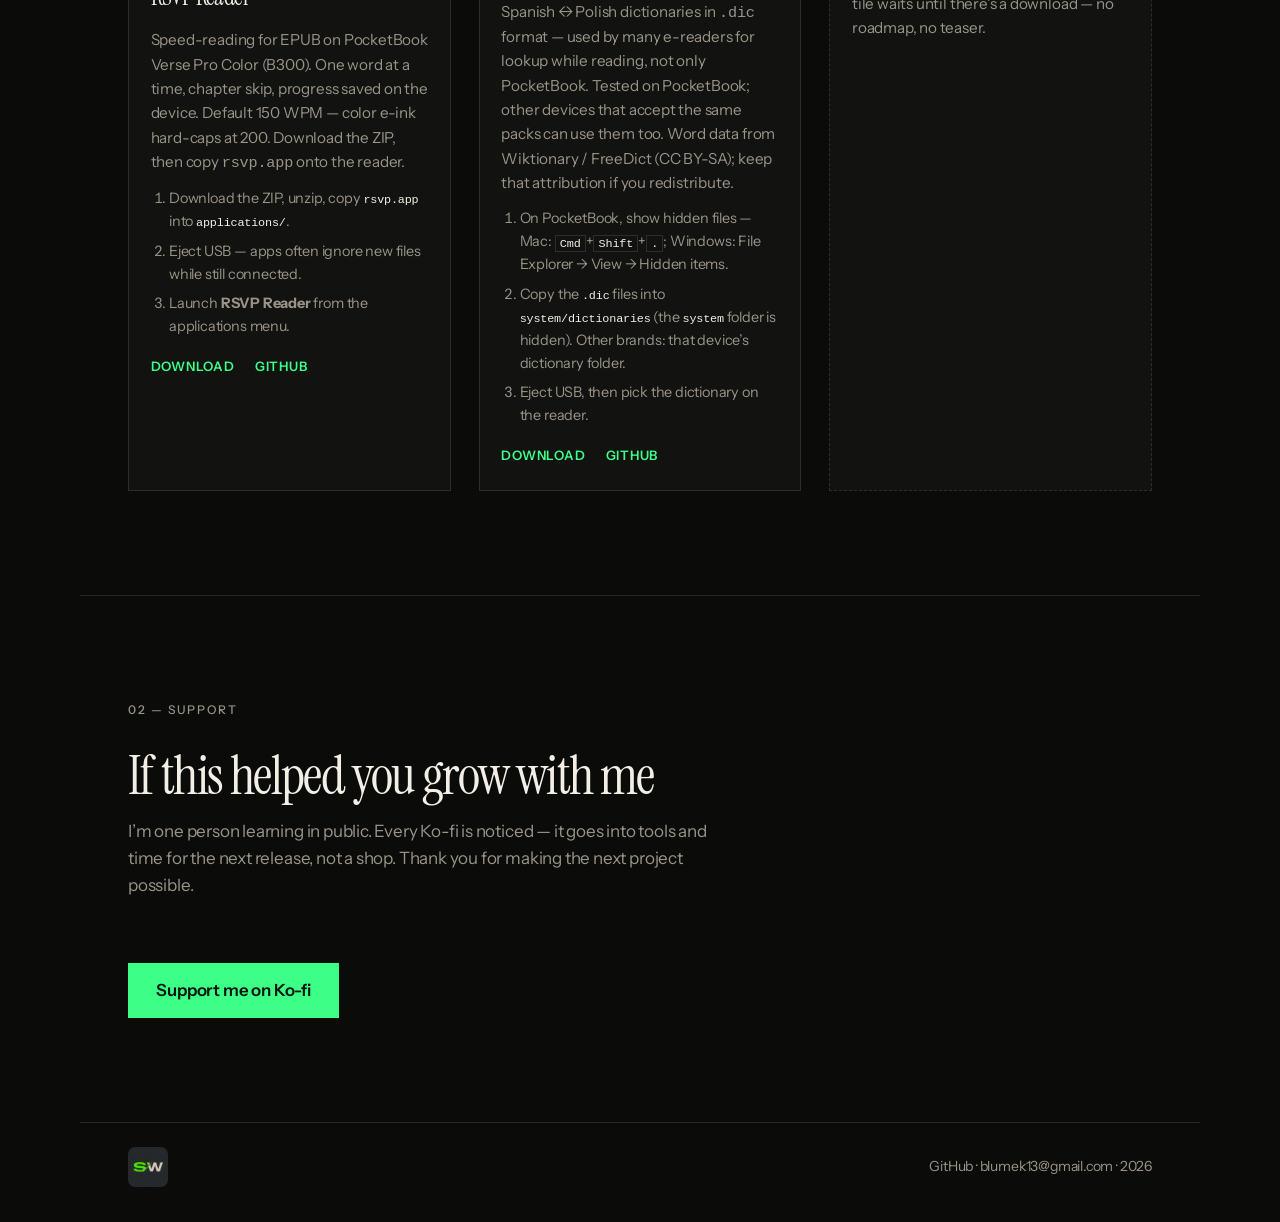
==== commit 374aff2e: "Show each reader shot in full, including play with no chrome. Cover was cropping the UI; contain kee" ====
--- a/index.html
+++ b/index.html
@@ -81,27 +81,29 @@
         <div class="project-grid">
           <article class="project-card">
             <div
-              class="project-media"
+              class="project-shot"
               data-gallery
               role="region"
               aria-roledescription="carousel"
               aria-label="RSVP Reader screenshots"
               tabindex="0"
             >
-              <img
-                class="gallery-slide is-active"
-                src="photos/rsvp-play.jpg"
-                width="568"
-                height="998"
-                alt="RSVP Reader playing: the word Harry centered with focus marks."
-              />
-              <img
-                class="gallery-slide"
-                src="photos/rsvp-pause.jpg"
-                width="560"
-                height="1000"
-                alt="RSVP Reader pause panel at 150 WPM, ready to start."
-              />
+              <div class="project-media">
+                <img
+                  class="gallery-slide is-active"
+                  src="photos/rsvp-play.jpg"
+                  width="568"
+                  height="998"
+                  alt="RSVP Reader playing: the word Harry centered with focus marks."
+                />
+                <img
+                  class="gallery-slide"
+                  src="photos/rsvp-pause.jpg"
+                  width="560"
+                  height="1000"
+                  alt="RSVP Reader pause panel at 150 WPM, ready to start."
+                />
+              </div>
               <div class="gallery-controls">
                 <button type="button" class="gallery-btn" data-gallery-prev aria-label="Previous screenshot">
                   ‹
--- a/style.css
+++ b/style.css
@@ -243,6 +243,11 @@
   background: var(--bg-elevated);
 }
 
+.project-shot:focus-visible {
+  outline: 2px solid var(--focus);
+  outline-offset: -2px;
+}
+
 .project-media {
   position: relative;
   aspect-ratio: 3 / 4;
@@ -257,8 +262,8 @@
   display: block;
   width: 100%;
   height: 100%;
-  object-fit: cover;
-  object-position: center 38%;
+  object-fit: contain;
+  object-position: center;
 }
 
 .gallery-slide {
@@ -277,17 +282,13 @@
 }
 
 .gallery-controls {
-  position: absolute;
-  left: 0;
-  right: 0;
-  bottom: 0;
-  z-index: 1;
   display: flex;
   align-items: center;
   justify-content: space-between;
   gap: 0.75rem;
-  padding: 0.7rem 0.75rem;
-  background: linear-gradient(transparent, rgba(11, 11, 10, 0.82));
+  padding: 0.55rem 0.75rem;
+  border-bottom: 1px solid var(--line);
+  background: #0b0b0a;
 }
 
 .gallery-btn {
@@ -315,11 +316,6 @@
   font-size: 0.75rem;
   font-weight: 500;
   letter-spacing: 0.1em;
-}
-
-.project-media:focus-visible {
-  outline: 2px solid var(--focus);
-  outline-offset: -2px;
 }
 
 .project-body {
